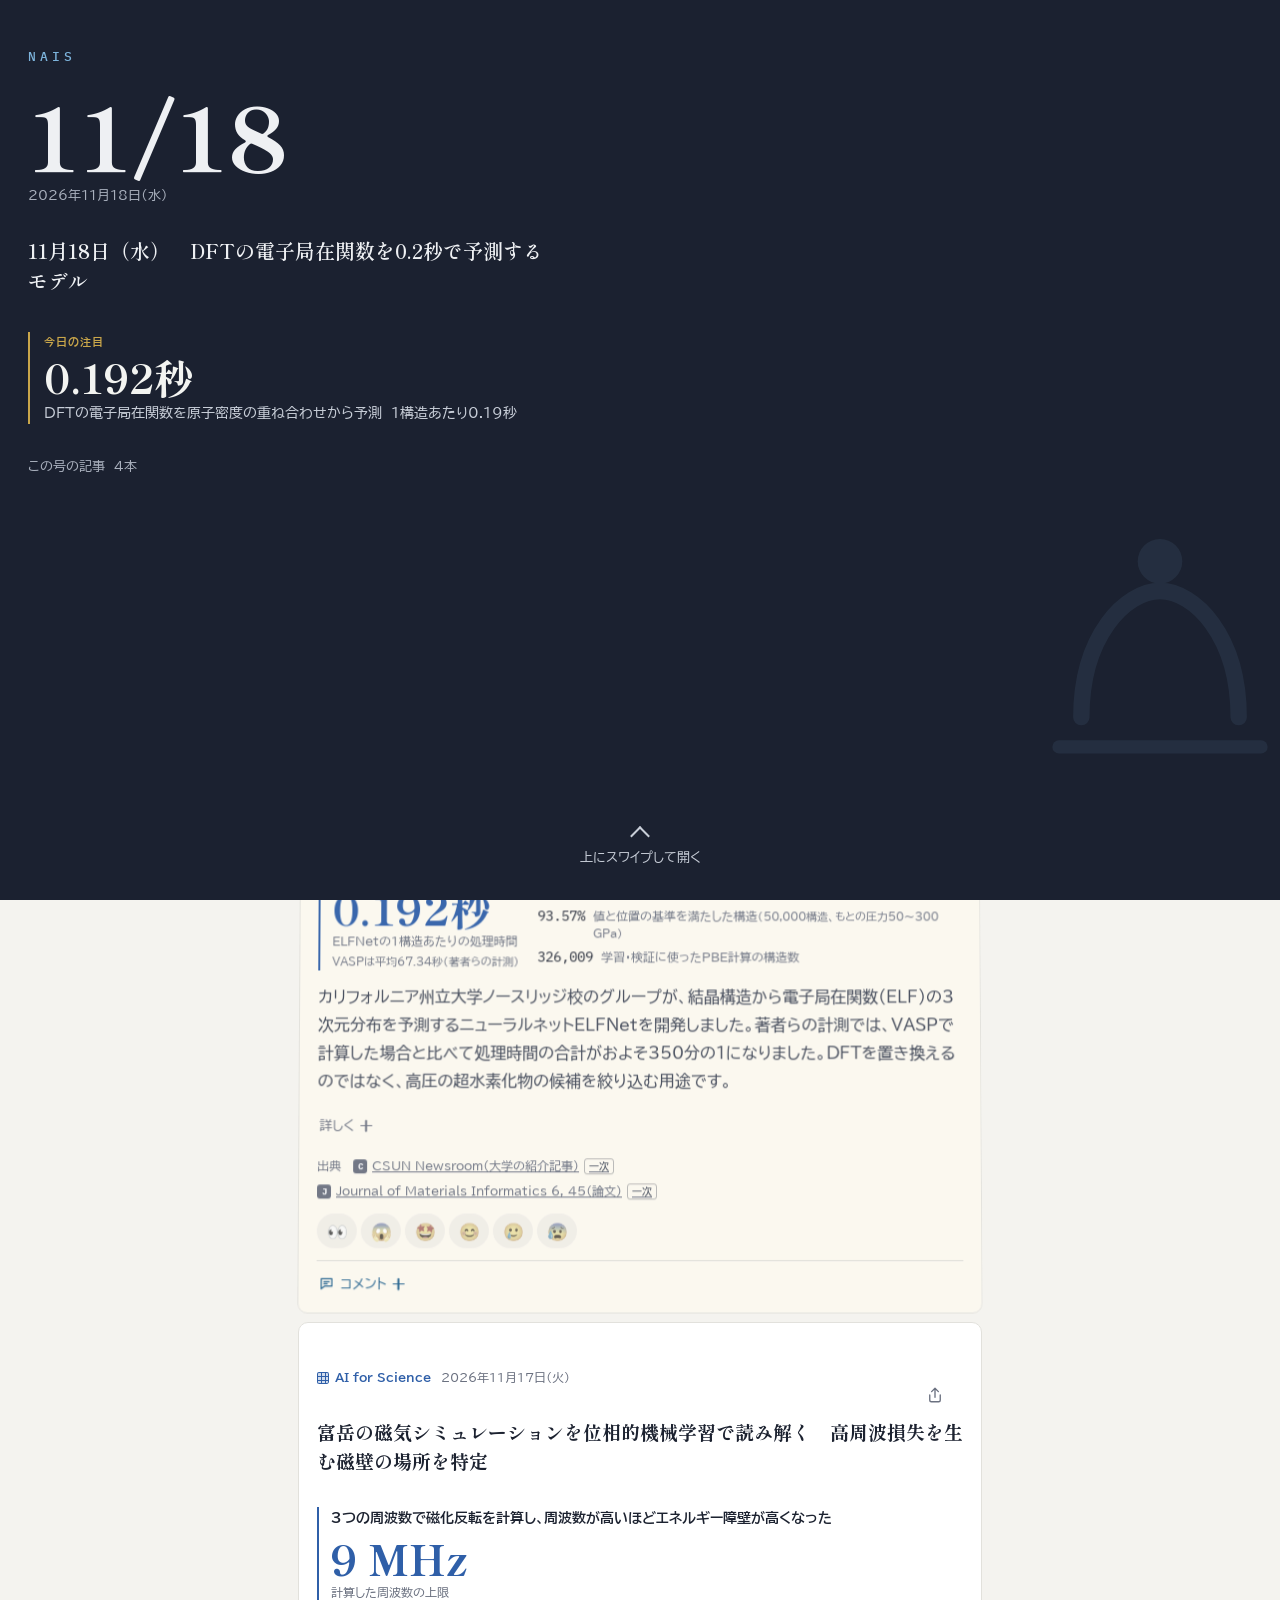
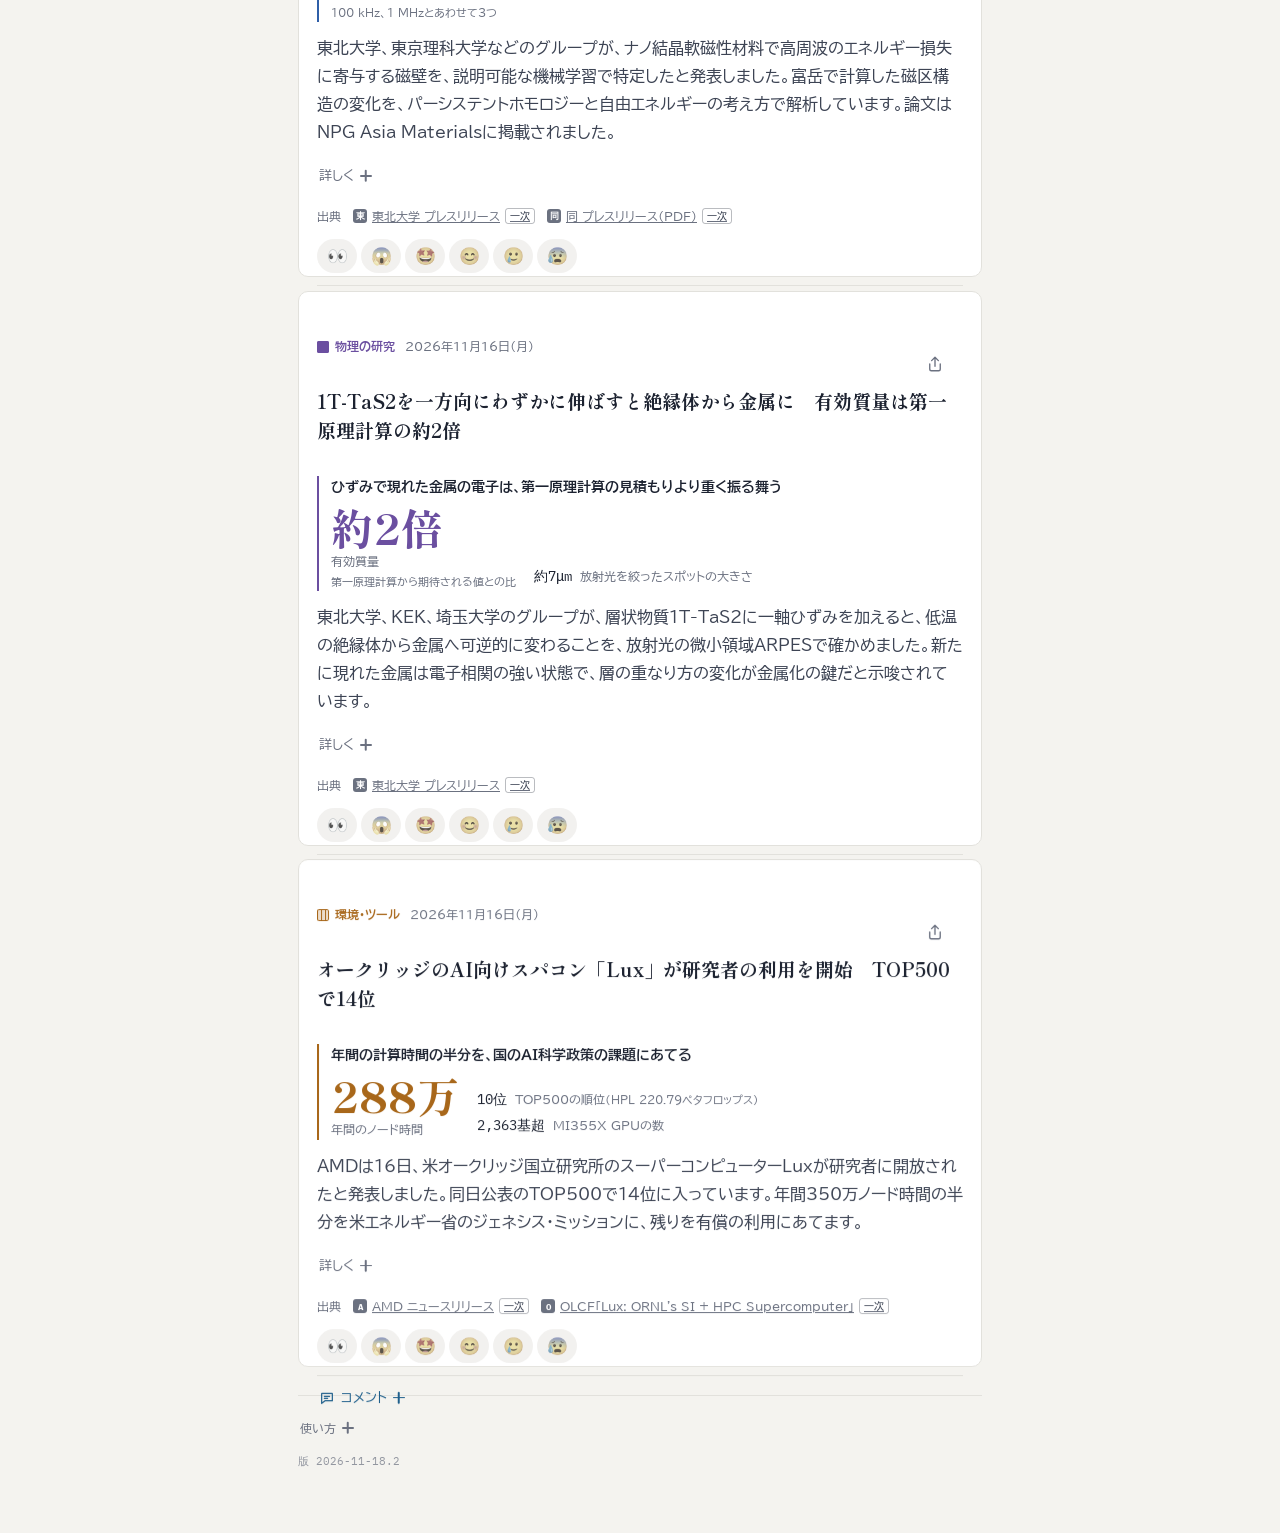
==== daily/index.html @ 79bfd09c "日刊お試し版を daily/ に追加（11/18号・音声は自動生成、通知なし） 本編の表示・通知・ラジオは変更なし。号見出しの音声未作成時に null が出る不具合と、通知ボタン非表示時の空枠を修正。" ====
<!DOCTYPE html>
<html lang="ja">
<head>
<meta charset="utf-8">
<meta http-equiv="Cache-Control" content="no-cache">
<meta name="viewport" content="width=device-width, initial-scale=1, viewport-fit=cover">
<meta name="robots" content="noindex">
<title>NAIS 日刊（お試し）</title>
<meta name="description" content="理論・計算研究者のための週刊AIニュース。研究・環境・計画・キャリアの見直しにつながる記事を厳選。">
<meta name="theme-color" content="#f3f4f1" media="(prefers-color-scheme: light)">
<meta name="theme-color" content="#13161c" media="(prefers-color-scheme: dark)">
<link rel="icon" href="../assets/icon.svg?v=2" type="image/svg+xml">
<link rel="apple-touch-icon" href="../assets/icon-180.png?v=2">
<meta name="apple-mobile-web-app-capable" content="yes">
<meta name="apple-mobile-web-app-title" content="NAIS">
<link rel="preconnect" href="https://fonts.googleapis.com">
<link rel="preconnect" href="https://fonts.gstatic.com" crossorigin>
<link href="https://fonts.googleapis.com/css2?family=Shippori+Mincho+B1:wght@600;800&family=BIZ+UDPGothic:wght@400;700&family=IBM+Plex+Mono:wght@400;500&display=swap" rel="stylesheet">
<script>
  // 最初の描画より前に判定し、ホーム画面が一瞬見えるのを防ぐ（1セッション1回、動きを減らす設定では出さない）
  // ホーム画面から開いたアプリのときだけ拡大を止める（ブラウザでは拡大できるまま）
  (function () {
    var app = matchMedia("(display-mode: standalone)").matches || navigator.standalone === true;
    if (!app) return;
    document.documentElement.classList.add("is-app");
    var vp = document.querySelector('meta[name="viewport"]');
    if (vp) vp.setAttribute("content", "width=device-width, initial-scale=1, maximum-scale=1, user-scalable=no, viewport-fit=cover");
    // iPhone はメタ指定を無視することがあるので、ピンチ操作そのものも止める
    ["gesturestart", "gesturechange", "gestureend"].forEach(function (ev) { document.addEventListener(ev, function (e) { e.preventDefault(); }, { passive: false }); });
    document.addEventListener("touchmove", function (e) { if (e.touches && e.touches.length > 1) e.preventDefault(); }, { passive: false });
  })();
  // ホーム画面から開いたアプリのときだけ、拡大を止める（Safari で開いたときは拡大できるまま）
  try {
    if (matchMedia("(display-mode: standalone)").matches || navigator.standalone === true) {
      document.documentElement.classList.add("standalone");
      var vp = document.querySelector('meta[name="viewport"]');
      if (vp) vp.setAttribute("content", "width=device-width, initial-scale=1, maximum-scale=1, user-scalable=no, viewport-fit=cover");
    }
  } catch (e) {}
  try { if (sessionStorage.getItem("nais-opening") !== "1" && !matchMedia("(prefers-reduced-motion: reduce)").matches) document.documentElement.classList.add("show-opening"); } catch (e) {}
</script>
<style>.opening{display:none}html.show-opening .opening{display:flex;position:fixed;inset:0;z-index:60;background:#ffffff}</style>
<link rel="stylesheet" href="../assets/style.css?v=20261118-2">
</head>
<body>
<div class="opening" id="opening" aria-hidden="true"><div class="o-mark"><svg viewBox="0 0 512 512"><path class="o-arc" d="M150 360 C150 250 210 190 256 190 C302 190 362 250 362 360" fill="none" stroke="#1a73e8" stroke-width="28" stroke-linecap="round"/><circle class="o-dot" cx="256" cy="150" r="34" fill="#f9ab00"/><path class="o-line" d="M120 400 H392" stroke="#202124" stroke-width="22" stroke-linecap="round"/></svg></div><div class="o-word"><span style="--i:0">N</span><span style="--i:1">A</span><span style="--i:2">I</span><span style="--i:3">S</span></div><div class="o-sub">News on AI for Science</div></div>
<div class="wrap">
  <header class="mast">
    <canvas class="mast-helix" id="helix" aria-hidden="true"></canvas>
    <div class="mast-row">
      <img class="mast-icon" src="../assets/icon.svg?v=2" alt="" width="52" height="52">
      <div class="mast-text">
        <span class="kicker" id="kicker"></span>
        <h1 id="siteTitle">理論研究者のためのAIニュース掲示板</h1>
      </div>
    </div>
    <p id="siteDesc"></p>
    <div class="mast-meta">
      <p class="updated" id="updated" hidden></p>
      <button type="button" class="notify-btn" id="notifyBtn" hidden></button>
    </div>
  </header>

  <nav class="issues" id="issues" aria-label="号を選ぶ"></nav>
  <section class="issue-head" id="issueHead"><div class="notice">読み込み中です…</div></section>
  <div class="filters" id="filters" hidden></div>
  <main class="list" id="list"></main>

  <footer>
    <h2>使い方</h2>
    <ul id="howto">
      <li>各記事の「詳しく ＋」で、背景や数字の詳細が読めます。</li>
      <li>記事には絵文字のリアクション（👀気になる・😱ショック・🤩ワクワク・😊嬉しい・🥲寂しい・😰焦る）と、ログイン不要のコメントを残せます。自分のコメントは消せます。</li>
      <li>各号の「耳で聴く」は約5分の音声版です。ポッドキャストアプリに登録すると毎週自動で届きます。音声：VOICEVOX:四国めたん、VOICEVOX:ずんだもん</li>
      <li>スマホでは、ブラウザの共有メニューから「ホーム画面に追加」するとアプリのように開けます。</li>
    </ul>
    <p class="app-version" id="appVersion"></p>
  </footer>
</div>
<script src="../assets/fx.js?v=20261118-2"></script>
<script src="../assets/app.js?v=20261118-2"></script>
</body>
</html>
---- assets/style.css ----
/* 基準：DESIGN.md。囲みは「カード」と「図の左罫」だけ。他は余白と文字の濃淡で区切る。 */
:root {
  /* 動きのトークン（DESIGN.md §7・Material 3 の値） */
  --ease-standard: cubic-bezier(0.2, 0, 0, 1);
  --ease-decel: cubic-bezier(0.05, 0.7, 0.1, 1);
  --ease-accel: cubic-bezier(0.3, 0, 0.8, 0.15);
  --dur-short: 150ms;
  --dur-medium: 300ms;
  --dur-long: 450ms;
  --ease-spring: cubic-bezier(0.34, 1.56, 0.64, 1);
  --paper: #f4f3ef;
  --card: #ffffff;
  --ink: #1c2230;
  --ink-2: #3d4454;
  --muted: #6b7180;
  --line: #e2e1dc;
  --accent: #1f5f8b;
  --lead: #fbf8ef;
  --font-display: "Shippori Mincho B1", "Hiragino Mincho ProN", "Yu Mincho", serif;
  --font-body: "BIZ UDPGothic", "Hiragino Sans", "Yu Gothic", "Noto Sans JP", sans-serif;
  --font-num: "IBM Plex Mono", ui-monospace, Menlo, monospace;
  color-scheme: light;
}
@media (prefers-color-scheme: dark) {
  :root {
    --paper: #14171d; --card: #1b1f27; --ink: #e8eaee; --ink-2: #c3c8d2; --muted: #959cab; --line: #2a303b;
    --accent: #84b8de; --lead: #1f1e19;
    color-scheme: dark;
  }
}
* { box-sizing: border-box; }
html, body { margin: 0; overflow-x: hidden; overflow-x: clip; }   /* 傾いたカードが横にはみ出しても横スクロールさせない */
body { background: var(--paper); color: var(--ink); font-family: var(--font-body); font-size: 16px; line-height: 1.75; -webkit-text-size-adjust: 100%; }
a { color: var(--accent); }
button { font-family: inherit; }
button:focus-visible, a:focus-visible, summary:focus-visible { outline: 2px solid var(--accent); outline-offset: 2px; border-radius: 4px; }

.wrap {
  max-width: 720px; margin: 0 auto;
  padding: calc(28px + env(safe-area-inset-top)) calc(18px + env(safe-area-inset-right)) calc(64px + env(safe-area-inset-bottom)) calc(18px + env(safe-area-inset-left));
  display: flex; flex-direction: column; gap: 28px;
}

/* ヘッダー */
header.mast { display: flex; flex-direction: column; gap: 4px; }
.mast .kicker { font-size: 12px; color: var(--muted); }
.mast h1 { font-family: var(--font-display); font-weight: 800; font-size: clamp(24px, 6.6vw, 34px); line-height: 1.3; margin: 0; text-wrap: balance; }
.mast p { margin: 4px 0 0; color: var(--muted); font-size: 14px; }

/* 号の切り替え：下線のタブ */
.issues { display: flex; gap: 18px; overflow-x: auto; border-bottom: 1px solid var(--line); scrollbar-width: none; margin-top: -8px; }
.issues::-webkit-scrollbar { display: none; }
.issues button { flex: none; font-size: 14px; padding: 8px 0; min-height: 40px; border: 0; border-bottom: 2px solid transparent; background: none; color: var(--muted); cursor: pointer; }
.issues button[aria-pressed="true"] { color: var(--ink); border-bottom-color: var(--ink); font-weight: 700; }

/* 号の冒頭 */
.issue-head { display: flex; flex-direction: column; gap: 14px; }
.issue-head h2 { font-family: var(--font-display); font-size: 22px; line-height: 1.45; margin: 0; text-wrap: balance; }
.issue-head .period { font-size: 13px; color: var(--muted); margin-top: -10px; }
.editor-note { margin: 0; font-size: 15px; color: var(--ink-2); }

/* 絞り込み：文字だけ */
.filters { display: flex; gap: 4px 14px; overflow-x: auto; scrollbar-width: none; font-size: 13px; }
.filters::-webkit-scrollbar { display: none; }
.filters .lbl { display: none; }
.chip { flex: none; padding: 6px 0; min-height: 36px; border: 0; background: none; color: var(--muted); cursor: pointer; font-size: 13px; }
.chip[aria-pressed="true"] { color: var(--ink); font-weight: 700; text-decoration: underline; text-underline-offset: 6px; text-decoration-thickness: 2px; }

/* 記事カード */
.list { display: flex; flex-direction: column; gap: 14px; margin-top: -12px; }
.item { --cat: var(--muted); position: relative; background: var(--card); border: 1px solid var(--line); border-radius: 10px; padding: 18px 18px 14px; display: flex; flex-direction: column; gap: 12px; scroll-margin-top: 16px; }
.item.is-lead { background: var(--lead); }
.lead-label { font-size: 12px; font-weight: 700; color: var(--cat); letter-spacing: .04em; margin-bottom: -6px; padding-right: 30px; }
.meta { display: flex; align-items: center; flex-wrap: wrap; gap: 4px 10px; font-size: 12px; color: var(--muted); padding-right: 30px; }
.meta .cat { white-space: nowrap; display: inline-flex; align-items: center; gap: 6px; color: var(--cat); font-weight: 700; }
.meta .sep::before { content: "・"; }
.meta .tags { display: inline-flex; gap: 10px; flex-wrap: wrap; }
.meta .spacer { display: none; }
.tag { white-space: nowrap; }

/* カテゴリの印：小さな模様の四角（色＋模様で、色だけに頼らない） */
.cat-swatch { width: 12px; height: 12px; border-radius: 2px; flex: none; background-color: color-mix(in srgb, var(--cat) 22%, transparent); box-shadow: inset 0 0 0 1px var(--cat); }
.pat-dots .cat-swatch { background-image: radial-gradient(var(--cat) 1px, transparent 1.4px); background-size: 4px 4px; }
.pat-grid .cat-swatch { background-image: linear-gradient(var(--cat) 1px, transparent 1px), linear-gradient(90deg, var(--cat) 1px, transparent 1px); background-size: 4px 4px; }
.pat-stripes .cat-swatch { background-image: repeating-linear-gradient(90deg, var(--cat) 0 1.5px, transparent 1.5px 4px); }
.pat-diag .cat-swatch { background-image: repeating-linear-gradient(45deg, var(--cat) 0 1.5px, transparent 1.5px 4px); }
.pat-rings .cat-swatch { background: var(--cat); border-radius: 50%; }
.pat-solid .cat-swatch { background: var(--cat); border-radius: 2px; }

.item h3 { font-family: var(--font-display); font-size: 19px; line-height: 1.5; margin: 0; text-wrap: pretty; }
.item h3 a { color: var(--ink); text-decoration: none; }
.item h3 a:hover { text-decoration: underline; text-underline-offset: 4px; }
.summary { margin: 0; color: var(--ink-2); max-width: 65ch; }
.more summary { font-size: 13px; color: var(--muted); cursor: pointer; list-style: none; width: fit-content; }
.more summary::-webkit-details-marker { display: none; }
.more summary::after { content: " ＋"; }
.more[open] summary::after { content: " −"; }
.more p { margin: 6px 0 0; font-size: 14px; color: var(--muted); max-width: 65ch; }
.sources { font-size: 12px; color: var(--muted); display: flex; gap: 4px 12px; flex-wrap: wrap; align-items: center; }
.src { display: inline-flex; align-items: center; gap: 5px; color: var(--muted); }
.src:hover { color: var(--accent); }
.src-icon, .src-mono { width: 14px; height: 14px; border-radius: 3px; flex: none; }
.src-mono { display: inline-grid; place-items: center; font: 700 9px var(--font-num); color: var(--card); background: var(--muted); }

/* 図：要点の一文 → 主役の数字 → 脇役。左罫だけ */
.visual { display: flex; flex-direction: column; gap: 16px; }
.vis { margin: 0; padding-left: 12px; border-left: 2px solid var(--cat); display: flex; flex-direction: column; gap: 6px; }
.vis-headline { font-weight: 700; font-size: 14px; line-height: 1.6; color: var(--ink); text-wrap: pretty; }
.stat-row { display: flex; align-items: flex-end; gap: 8px 18px; flex-wrap: wrap; }
.stat-hero { display: flex; flex-direction: column; min-width: 0; }
.stat-hero .stat-value { font-family: var(--font-display); font-weight: 800; font-size: clamp(32px, 10vw, 42px); line-height: 1.1; color: var(--cat); font-variant-numeric: tabular-nums; }
.stat-hero .stat-label { font-size: 12px; color: var(--muted); }
.stat-note { font-size: 11px; color: var(--muted); }
.stat-side { margin: 0; display: flex; flex-direction: column; gap: 2px; min-width: 0; flex: 1 1 150px; padding-bottom: 2px; }
.stat-side > div { display: flex; align-items: baseline; gap: 8px; }
.stat-side dt { font-family: var(--font-num); font-size: 14px; color: var(--ink); white-space: nowrap; font-variant-numeric: tabular-nums; }
.stat-side dd { margin: 0; font-size: 12px; color: var(--muted); line-height: 1.45; }
.bars { display: flex; flex-direction: column; gap: 8px; }
.bar-row { display: flex; flex-direction: column; gap: 3px; }
.bar-text { display: flex; justify-content: space-between; gap: 8px; font-size: 12px; color: var(--muted); }
.bar-value { font-family: var(--font-num); font-variant-numeric: tabular-nums; }
.bar-track { height: 6px; border-radius: 3px; background: var(--line); overflow: hidden; }
.bar-fill { display: block; height: 100%; border-radius: 3px; background: color-mix(in srgb, var(--muted) 50%, transparent); }
.bar-row.hi .bar-fill { background: var(--cat); }
.bar-row.hi .bar-text { color: var(--ink); font-weight: 700; }
.vis-note { margin: 0; font-size: 11px; color: var(--muted); }

/* 共有（アイコン） */
.icon-btn { position: absolute; top: 8px; right: 8px; display: inline-grid; place-items: center; width: 40px; height: 40px; border: 0; border-radius: 50%; background: none; color: var(--muted); cursor: pointer; }
.icon-btn:hover { color: var(--ink); background: color-mix(in srgb, var(--line) 60%, transparent); }
.icon-btn svg { width: 18px; height: 18px; }
.toast { position: fixed; left: 50%; bottom: calc(24px + env(safe-area-inset-bottom)); transform: translateX(-50%); z-index: 20; background: var(--ink); color: var(--paper); font-size: 13px; padding: 8px 14px; border-radius: 999px; max-width: calc(100% - 32px); overflow-wrap: anywhere; }
body.has-mini .toast { bottom: calc(92px + env(safe-area-inset-bottom)); }

/* ひとことメモ */
.memo { border-top: 1px solid var(--line); padding-top: 10px; display: flex; flex-direction: column; gap: 8px; }
.memo-toggle { align-self: flex-start; display: inline-flex; align-items: center; gap: 6px; font-size: 13px; padding: 6px 0; min-height: 36px; border: 0; background: none; color: var(--accent); cursor: pointer; }
.memo-toggle svg { width: 16px; height: 16px; }
.memo-hint { margin: 0; font-size: 12px; color: var(--muted); }
.memo-off { margin: 0; font-size: 12px; color: var(--muted); }

/* 音声 */
.radio { display: flex; flex-direction: column; gap: 8px; padding: 12px 14px; border-radius: 10px; background: var(--card); border: 1px solid var(--line); }
.radio-top { display: flex; justify-content: space-between; align-items: baseline; }
.radio-label { font-weight: 700; font-size: 14px; display: inline-flex; align-items: center; gap: 6px; }
.radio-label svg { width: 16px; height: 16px; }
.radio-len { font-family: var(--font-num); font-size: 12px; color: var(--muted); font-variant-numeric: tabular-nums; }
.radio audio { width: 100%; height: 40px; }
.radio-ctl { display: flex; gap: 12px; align-items: center; flex-wrap: wrap; font-size: 12px; color: var(--muted); }
.rate { font: 12px var(--font-num); padding: 4px 0; min-height: 32px; border: 0; background: none; color: var(--muted); cursor: pointer; }
.rate[aria-pressed="true"] { color: var(--ink); font-weight: 700; text-decoration: underline; text-underline-offset: 4px; }
.radio-sub summary { font-size: 12px; color: var(--muted); cursor: pointer; }
.radio-sub p { font-size: 12px; color: var(--muted); margin: 6px 0; }
.feed-url { display: block; font: 12px var(--font-num); background: var(--paper); border-radius: 6px; padding: 6px 8px; overflow-wrap: anywhere; margin-bottom: 4px; }
.copy-btn { font-size: 12px; padding: 4px 0; border: 0; background: none; color: var(--accent); cursor: pointer; min-height: 32px; }
.radio-credit { margin: 0; font-size: 11px; color: var(--muted); }

/* ミニプレーヤー */
.mini { position: fixed; left: 0; right: 0; bottom: 0; z-index: 10; display: flex; align-items: center; gap: 12px;
  padding: 10px calc(16px + env(safe-area-inset-right)) calc(10px + env(safe-area-inset-bottom)) calc(16px + env(safe-area-inset-left));
  background: var(--card); border-top: 1px solid var(--line); }
.mini-play { flex: none; width: 40px; height: 40px; border-radius: 50%; border: 0; background: var(--ink); color: var(--paper); cursor: pointer; display: grid; place-items: center; }
.mini-play svg { width: 16px; height: 16px; }
.mini-body { flex: 1; min-width: 0; display: flex; flex-direction: column; gap: 6px; }
.mini-title { font-size: 13px; white-space: nowrap; overflow: hidden; text-overflow: ellipsis; }
.mini-track { height: 2px; background: var(--line); overflow: hidden; }
.mini-track span { display: block; height: 100%; width: 0; background: var(--ink); }
.mini-time { font-family: var(--font-num); font-size: 11px; color: var(--muted); font-variant-numeric: tabular-nums; }
body.has-mini .wrap { padding-bottom: calc(120px + env(safe-area-inset-bottom)); }

/* その他 */
.notice { font-size: 14px; padding: 12px 0; color: var(--muted); }
footer { font-size: 12px; color: var(--muted); border-top: 1px solid var(--line); padding-top: 16px; display: flex; flex-direction: column; gap: 4px; }
footer h2 { font-size: 13px; margin: 0; color: var(--ink-2); }
footer ul { margin: 0; padding-left: 1.2em; }

/* 目次：横スワイプの小カード */
.toc { display: flex; flex-direction: column; gap: 8px; margin: 0 -18px; }
.toc-head { display: flex; justify-content: space-between; align-items: baseline; padding: 0 18px; }
.toc-title { font-size: 13px; font-weight: 700; color: var(--ink-2); }
.toc-hint { font-size: 11px; color: var(--muted); }
.toc-strip { list-style: none; margin: 0; padding: 2px 18px 6px; display: flex; gap: 10px; overflow-x: auto; scroll-snap-type: x mandatory; scroll-padding: 0 18px; scrollbar-width: none; }
.toc-strip::-webkit-scrollbar { display: none; }
.toc-card { --cat: var(--muted); flex: 0 0 62%; max-width: 240px; scroll-snap-align: start; }
.toc-card a { height: 100%; min-height: 136px; display: flex; flex-direction: column; gap: 6px; padding: 12px 12px 14px; border-radius: 10px; background: var(--card); border: 1px solid var(--line); border-top: 2px solid var(--cat); color: var(--ink); text-decoration: none; }
.toc-card.is-lead a { background: var(--lead); }
.toc-top { display: flex; justify-content: space-between; align-items: center; gap: 6px; }
.toc-cat { display: inline-flex; align-items: center; gap: 5px; font-size: 11px; font-weight: 700; color: var(--cat); white-space: nowrap; overflow: hidden; text-overflow: ellipsis; }
.toc-cat .cat-swatch { width: 9px; height: 9px; }
.toc-no { font-family: var(--font-num); font-size: 11px; color: var(--muted); }
.toc-hero { font-family: var(--font-display); font-weight: 800; font-size: 24px; line-height: 1.1; color: var(--cat); font-variant-numeric: tabular-nums; }
.toc-text { font-size: 13px; line-height: 1.55; display: -webkit-box; -webkit-line-clamp: 3; -webkit-box-orient: vertical; overflow: hidden; }
@media (min-width: 700px) { .toc { margin: 0; } .toc-head, .toc-strip { padding-left: 0; padding-right: 0; } .toc-card { flex-basis: 30%; } }

/* 詳しく：複数段落 */
.more-body { display: flex; flex-direction: column; gap: 10px; margin-top: 8px; padding-left: 12px; border-left: 1px solid var(--line); }
.more-body p { margin: 0; font-size: 15px; line-height: 1.8; color: var(--ink-2); max-width: 65ch; }

/* リアクション：控えめなボタン。押したものと数があるものだけ色が付く */
.reactions { display: flex; flex-wrap: wrap; gap: 6px; }
.rx { display: inline-flex; align-items: center; gap: 4px; min-height: 32px; padding: 3px 10px 3px 8px; border-radius: 999px; border: 1px solid var(--line); background: transparent; color: var(--muted); font-size: 12px; cursor: pointer; }
.rx-e { font-size: 15px; line-height: 1; filter: grayscale(.6); opacity: .8; }
.rx-n { font-family: var(--font-num); font-variant-numeric: tabular-nums; color: var(--ink); }
.rx-n:empty { display: none; }
.rx.has .rx-e, .rx:hover .rx-e { filter: none; opacity: 1; }
.rx[aria-pressed="true"] { border-color: var(--cat); background: color-mix(in srgb, var(--cat) 10%, transparent); color: var(--ink); }
.rx[aria-pressed="true"] .rx-e { filter: none; opacity: 1; }

/* 出典の種類 */
.src-kind { font-size: 10px; line-height: 1; padding: 2px 4px; border-radius: 3px; border: 1px solid var(--line); color: var(--muted); }
.src-kind.k-primary { color: var(--ink-2); border-color: color-mix(in srgb, var(--ink) 30%, transparent); }
.src-kind.k-aggregator { border-style: dashed; }
/* 訂正 */
.corrections { display: flex; gap: 8px; align-items: baseline; font-size: 12px; color: var(--ink-2); padding: 8px 10px; border-radius: 6px; background: color-mix(in srgb, #c47a00 8%, transparent); }
.corr-lbl { flex: none; font-weight: 700; color: #a26200; }
.corrections ul { margin: 0; padding: 0; list-style: none; display: flex; flex-direction: column; gap: 4px; }
.corrections time { color: var(--muted); }
@media (prefers-color-scheme: dark) { .corr-lbl { color: #e0a84a; } }

/* ヘッダー：アイコンと、同じ形を大きく薄く敷いた背景 */
header.mast { position: relative; overflow: hidden; margin: calc(-28px - env(safe-area-inset-top)) -18px 0; padding: calc(30px + env(safe-area-inset-top)) 18px 22px;
  background: var(--card); border-bottom: 1px solid var(--line); }
.mast-bg { position: absolute; right: -86px; top: 6px; width: 210px; height: 210px; color: var(--accent); opacity: .08; pointer-events: none; }
.mast-row { position: relative; display: flex; align-items: center; gap: 14px; }
.mast-icon { width: 52px; height: 52px; flex: none; border-radius: 12px; box-shadow: 0 1px 0 var(--line); }
.mast-text { display: flex; flex-direction: column; gap: 2px; min-width: 0; }
.mast p { position: relative; margin: 10px 0 0; }
@media (min-width: 760px) { header.mast { margin-left: 0; margin-right: 0; border-radius: 0 0 14px 14px; border: 1px solid var(--line); border-top: 0; } .mast-bg { right: 10px; top: -30px; width: 260px; height: 260px; } }
@media (prefers-color-scheme: dark) { .mast-bg { opacity: .1; } .mast-icon { box-shadow: 0 0 0 1px var(--line); } }

/* アプリ名 NAIS：見出し上の小さな一行。名前だけ少し強く */
.mast .kicker .brand { font-family: var(--font-num); font-weight: 500; letter-spacing: .12em; color: var(--accent); }

/* 見出し上の一行：区切りごとにまとめて折り返す */
.mast .kicker { display: flex; flex-wrap: wrap; column-gap: 14px; row-gap: 0; position: relative; }
.mast .kicker .k-part { white-space: nowrap; }

/* 更新バッジ：7日以内は色付き、それ以前は灰色 */
.updated { position: relative; display: inline-flex; align-items: center; gap: 8px; width: fit-content; margin: 12px 0 0; padding: 4px 10px 4px 8px; border-radius: 999px; border: 1px solid var(--line); background: var(--paper); font-size: 12px; color: var(--muted); }
.updated .dot { width: 7px; height: 7px; border-radius: 50%; background: var(--muted); }
.updated time { color: var(--muted); }
.updated.is-fresh { border-color: color-mix(in srgb, #2f8a52 35%, transparent); background: color-mix(in srgb, #2f8a52 8%, var(--card)); color: var(--ink); }
.updated.is-fresh .dot { background: #2f8a52; box-shadow: 0 0 0 3px color-mix(in srgb, #2f8a52 20%, transparent); }
@media (prefers-color-scheme: dark) { .updated.is-fresh .dot { background: #5cc285; } }
/* 最新号のタブの NEW */
.new-badge { margin-left: 6px; padding: 1px 5px; border-radius: 4px; font: 700 9px var(--font-num); letter-spacing: .06em; vertical-align: 2px; color: #fff; background: #c2410c; }

/* 更新バッジと通知ボタンを横並びに */
.mast-meta { position: relative; display: flex; flex-wrap: wrap; align-items: center; gap: 8px; margin-top: 12px; }
.mast-meta .updated { margin: 0; }
.notify-btn { display: inline-flex; align-items: center; gap: 6px; min-height: 30px; padding: 4px 12px 4px 10px; border-radius: 999px; border: 1px solid var(--line); background: var(--card); color: var(--accent); font-size: 12px; cursor: pointer; }
.notify-btn svg { width: 14px; height: 14px; }
.notify-btn.is-on { color: var(--muted); }
.notify-btn:disabled { opacity: .5; }
.app-version { margin: 6px 0 0; font: 11px var(--font-num); color: var(--muted); opacity: .7; }

/* 通知のスイッチ */
.notify-btn .switch { position: relative; width: 30px; height: 18px; margin-left: 4px; border-radius: 999px; background: var(--line); transition: background .15s; }
.notify-btn .knob { position: absolute; top: 2px; left: 2px; width: 14px; height: 14px; border-radius: 50%; background: #fff; box-shadow: 0 1px 2px rgba(0,0,0,.25); transition: transform .15s; }
.notify-btn.is-on { color: var(--ink); }
.notify-btn.is-on .switch { background: #2f8a52; }
.notify-btn.is-on .knob { transform: translateX(12px); }
@media (prefers-reduced-motion: reduce) { .notify-btn .switch, .notify-btn .knob { transition: none; } }

/* ===== 表紙 ===== */
html.cover-lock, html.cover-lock body { overflow: hidden; }
.cover { --cat: #7db4dc; position: fixed; inset: 0; z-index: 50; display: flex; flex-direction: column; justify-content: space-between;
  padding: calc(48px + env(safe-area-inset-top)) 28px calc(26px + env(safe-area-inset-bottom));
  background: #1b2130; color: #eef0f3; touch-action: none; user-select: none; -webkit-user-select: none; outline: none; overflow: hidden; }
.cover-bg-wrap { position: absolute; right: -70px; bottom: 70px; width: 380px; height: 380px; color: #7db4dc; opacity: .09; pointer-events: none; }
.cover-bg { width: 100%; height: 100%; }
.cover-body { position: relative; display: flex; flex-direction: column; gap: 6px; max-width: 520px; }
.cover-brand { font: 500 13px var(--font-num); letter-spacing: .3em; color: #7db4dc; }
.cover-no { font-family: var(--font-display); font-weight: 800; font-size: clamp(56px, 19vw, 88px); line-height: 1.02; margin-top: 18px; }
.cover-date { font-size: 13px; color: #a9b0bd; }
.cover-title { margin: 22px 0 0; font-family: var(--font-display); font-weight: 600; font-size: 20px; line-height: 1.5; text-wrap: pretty; }
.cover-lead { display: flex; flex-direction: column; gap: 4px; margin-top: 30px; padding-left: 14px; border-left: 2px solid #c9a64a; }
.cover-lead-lbl { font-size: 11px; font-weight: 700; letter-spacing: .08em; color: #c9a64a; }
.cover-hero { font-family: var(--font-display); font-weight: 800; font-size: 40px; line-height: 1.1; color: #f3f4f1; }
.cover-lead-title { font-size: 14px; line-height: 1.55; color: #c8ced8; }
.cover-count { margin-top: 26px; font-size: 13px; color: #a9b0bd; }
.cover-open { position: relative; align-self: center; display: flex; flex-direction: column; align-items: center; gap: 8px; padding: 10px 18px; border: 0; background: none; color: #c8ced8; font: 13px var(--font-body); cursor: pointer; }
.cover-open .chev { width: 14px; height: 14px; border-left: 2px solid currentColor; border-top: 2px solid currentColor; transform: rotate(45deg); animation: cover-nudge 1.8s ease-in-out infinite; }
@keyframes cover-nudge { 0%, 100% { transform: translateY(4px) rotate(45deg); opacity: .5; } 50% { transform: translateY(-4px) rotate(45deg); opacity: 1; } }
@media (prefers-reduced-motion: reduce) { .cover-open .chev { animation: none; } }

/* ===== 動き（DESIGN.md §7） ===== */
/* 1. カードの登場 */
/* スクロール連動：transform/opacity は app.js が直接書く（初期は隠しておく） */
.item.reveal { transform-origin: 50% 0; opacity: 0; backface-visibility: hidden; }
/* 2. 詳しく：開閉中のはみ出しを隠す */
.more-body { overflow: hidden; }
.more summary::after { display: inline-block; transition: transform var(--dur-short) var(--ease-standard); }
.more[open] summary::after { transform: rotate(180deg); }
/* 3. リアクション */
.rx { transition: border-color var(--dur-short) var(--ease-standard), background-color var(--dur-short) var(--ease-standard); }
.rx.pop .rx-e { animation: rx-pop 220ms var(--ease-standard); }
@keyframes rx-pop { 0% { transform: scale(1); } 45% { transform: scale(1.35); } 100% { transform: scale(1); } }
/* 5. 目次から飛んだ先 */
.item.landed { animation: landed 1.2s var(--ease-standard); }
@keyframes landed { 0% { box-shadow: 0 0 0 0 color-mix(in srgb, var(--cat) 0%, transparent); } 20% { box-shadow: 0 0 0 4px color-mix(in srgb, var(--cat) 45%, transparent); } 100% { box-shadow: 0 0 0 0 color-mix(in srgb, var(--cat) 0%, transparent); } }
/* 6. 押した感触 */
.toc-card a, .rx, .act, .chip, .notify-btn, .memo-toggle, .icon-btn, .rate, .issues button, .cover-open { transition: transform var(--dur-short) var(--ease-standard); }
.toc-card a:active, .rx:active, .act:active, .chip:active, .notify-btn:active, .memo-toggle:active, .icon-btn:active, .rate:active, .issues button:active { transform: scale(0.97); }
/* 7. トースト・ミニプレーヤー */
.toast { opacity: 0; transform: translate(-50%, 12px); pointer-events: none; transition: opacity var(--dur-short) var(--ease-accel), transform var(--dur-short) var(--ease-accel); }
.toast.show { opacity: 1; transform: translate(-50%, 0); transition: opacity var(--dur-medium) var(--ease-decel), transform var(--dur-medium) var(--ease-decel); }
.mini { transform: translateY(110%); transition: transform var(--dur-short) var(--ease-accel); }
.mini.on { transform: none; transition: transform var(--dur-medium) var(--ease-decel); }
.mini:not(.on) { visibility: hidden; transition: transform var(--dur-short) var(--ease-accel), visibility 0s linear var(--dur-short); }
/* 通知スイッチと開閉の色 */
.chip, .issues button { transition: color var(--dur-short) var(--ease-standard), transform var(--dur-short) var(--ease-standard); }

/* 動きを減らす設定：移動・拡大をやめ、透明度だけ（WCAG 2.3.3） */
@media (prefers-reduced-motion: reduce) {
  .item.reveal, .item.reveal > * { opacity: 1 !important; transform: none !important; }
  .item.landed, .rx.pop .rx-e { animation: none; }
  .item.landed { outline: 2px solid var(--cat); outline-offset: 2px; }
  .toc-card a:active, .rx:active, .act:active, .chip:active, .notify-btn:active, .memo-toggle:active, .icon-btn:active, .rate:active, .issues button:active { transform: none; }
  .toast, .toast.show { transform: translate(-50%, 0); }
  .mini, .mini.on { transform: none; transition: none; }
  .more summary::after { transition: none; }
}

/* ===== アニメーション（DESIGN.md §7・MUUUUU分類） ===== */
/* オープニング */
.opening { position: fixed; inset: 0; z-index: 60; flex-direction: column; align-items: center; justify-content: center; gap: 14px; background: #ffffff; color: #202124; cursor: pointer; }
.o-mark { width: 120px; height: 120px; }
.o-mark svg { width: 100%; height: 100%; overflow: visible; }
.o-arc { stroke-dasharray: 360; stroke-dashoffset: 360; animation: o-draw 620ms var(--ease-decel) 80ms forwards; }
.o-line { stroke-dasharray: 280; stroke-dashoffset: 280; animation: o-draw 420ms var(--ease-decel) 480ms forwards; }
.o-dot { transform-origin: 256px 150px; transform: translateY(-60px) scale(0); animation: o-drop 520ms var(--ease-spring) 420ms forwards; }
@keyframes o-draw { to { stroke-dashoffset: 0; } }
@keyframes o-drop { to { transform: translateY(0) scale(1); } }
.o-word { display: flex; gap: .32em; font: 500 22px var(--font-num); letter-spacing: .1em; }
.o-word span { opacity: 0; transform: translateY(10px); animation: o-up 420ms var(--ease-decel) calc(760ms + var(--i) * 70ms) forwards; }
.o-sub { font-size: 12px; color: #5f6368; opacity: 0; animation: o-up 420ms var(--ease-decel) 1050ms forwards; }
@keyframes o-up { to { opacity: 1; transform: none; } }

/* ヘッダーのらせん */
.mast-bg { display: none; }
.mast-helix { position: absolute; inset: 0; width: 100%; height: 100%; pointer-events: none; }

/* 目次のカードが右から順に入る */
.toc-card { animation: toc-in 560ms var(--ease-decel) both; animation-delay: calc(150ms + var(--i, 0) * 70ms); }
@keyframes toc-in { from { opacity: 0; transform: translateX(36px); } to { opacity: 1; transform: none; } }

/* 更新バッジの波紋（3回で止まる） */
.updated.is-fresh .dot { position: relative; }
.updated.is-fresh .dot::after { content: ""; position: absolute; inset: 0; border-radius: 50%; background: #2f8a52; animation: ripple 1.4s var(--ease-decel) 600ms 3 both; }
@keyframes ripple { from { transform: scale(1); opacity: .55; } to { transform: scale(3.4); opacity: 0; } }

/* NEW の光沢（1回） */
.new-badge { position: relative; overflow: hidden; display: inline-block; }
.new-badge::after { content: ""; position: absolute; top: 0; bottom: 0; width: 60%; left: -80%; background: linear-gradient(100deg, transparent, rgba(255,255,255,.75), transparent); animation: shine 900ms var(--ease-standard) 900ms 1 both; }
@keyframes shine { to { left: 130%; } }

/* 通知スイッチははずむ */
.notify-btn .knob { transition: transform 360ms var(--ease-spring); }
.notify-btn svg { transform-origin: 50% 12%; }

/* 粒と浮かぶ絵文字 */
.fx-dot { position: fixed; z-index: 70; width: 6px; height: 6px; border-radius: 50%; pointer-events: none; }
.fx-float { position: fixed; z-index: 70; font-size: 22px; line-height: 1; pointer-events: none; }

/* 表紙の中身が順に入る */
.cover-body > * { opacity: 0; transform: translateY(14px); animation: o-up 520ms var(--ease-decel) both; }
.cover-body > :nth-child(1) { animation-delay: 80ms; }
.cover-body > :nth-child(2) { animation-delay: 160ms; transform: translateY(14px) scale(.96); }
.cover-body > :nth-child(3) { animation-delay: 240ms; }
.cover-body > :nth-child(4) { animation-delay: 340ms; }
.cover-body > :nth-child(5) { animation-delay: 460ms; }
.cover-body > :nth-child(6) { animation-delay: 600ms; }
.cover-open { opacity: 0; animation: o-up 520ms var(--ease-decel) 800ms both; }

@media (prefers-reduced-motion: reduce) {
  .toc-card, .cover-body > *, .cover-open, .o-word span, .o-sub { animation: none; opacity: 1; transform: none; }
  .updated.is-fresh .dot::after, .new-badge::after { animation: none; display: none; }
  .notify-btn .knob { transition: none; }
}

/* アプリとして開いたとき：ダブルタップでの拡大を止める（ボタンの反応も速くなる） */
html.is-app, html.is-app body { touch-action: manipulation; }
html.is-app { -webkit-text-size-adjust: 100%; }

/* ホーム画面アプリ：ダブルタップで拡大しない（タップの反応も速くなる） */
html.standalone, html.standalone body { touch-action: manipulation; }

/* 通知スイッチ：つまみと地の色が滑らかに変わる */
.notify-btn .switch { transition: background-color 260ms var(--ease-standard); }
.notify-btn .switch[hidden] { display: none; }
.notify-btn .knob { transition: transform 380ms var(--ease-spring), box-shadow 260ms var(--ease-standard); }
.notify-btn.is-on .knob { box-shadow: 0 1px 3px rgba(0,0,0,.3); }

/* ミニプレーヤー：つかめる再生位置バー（指で触りやすいよう上下に余白） */
.mini-seek { position: relative; height: 22px; display: flex; align-items: center; cursor: pointer; touch-action: none; margin: -6px 0; }
.mini-seek .mini-track { flex: 1; height: 4px; border-radius: 2px; }
.mini-thumb { position: absolute; top: 50%; left: 0; width: 12px; height: 12px; margin: -6px 0 0 -6px; border-radius: 50%; background: var(--ink); box-shadow: 0 0 0 3px var(--card); transition: transform var(--dur-short) var(--ease-standard); }
.mini-seek.dragging .mini-thumb { transform: scale(1.35); }
.mini-seek:focus-visible { outline: 2px solid var(--accent); outline-offset: 2px; border-radius: 4px; }
.mini-title { cursor: pointer; }
@media (prefers-reduced-motion: reduce) { .notify-btn .knob, .notify-btn .switch, .mini-thumb { transition: none; } }

/* リアクション：絵文字と数だけのコンパクトな形 */
.reactions { gap: 4px; }
.rx { min-height: 34px; min-width: 40px; padding: 2px 8px; gap: 3px; justify-content: center; border-color: transparent; background: color-mix(in srgb, var(--line) 45%, transparent); }
.rx-e { font-size: 17px; }
.rx-n { font-size: 11px; }
.rx[aria-pressed="true"] { border-color: var(--cat); }

/* ===== 開閉ボタン（詳しく・コメント・使い方）：＋が回って × になる ===== */
.more { display: flex; flex-direction: column; }
.more-toggle { align-self: flex-start; display: inline-flex; align-items: center; gap: 6px; min-height: 36px; padding: 4px 2px; border: 0; background: none; color: var(--muted); font-size: 13px; cursor: pointer; }
.more-toggle svg { width: 16px; height: 16px; }
.more-toggle .plus { position: relative; width: 12px; height: 12px; transition: transform 320ms var(--ease-spring); }
.more-toggle .plus::before, .more-toggle .plus::after { content: ""; position: absolute; left: 0; right: 0; top: 50%; height: 1.5px; margin-top: -.75px; background: currentColor; border-radius: 1px; }
.more-toggle .plus::after { transform: rotate(90deg); }
.more-toggle.is-open { color: var(--ink); }
.more-toggle.is-open .plus { transform: rotate(135deg); }
.more-body[hidden], .cm-body-wrap[hidden], #howto[hidden] { display: none; }
.more-body, .cm-body-wrap, #howto { overflow: hidden; }
.more-body { margin-top: 4px; }

/* ===== コメント ===== */
.cm { border-top: 1px solid var(--line); padding-top: 4px; display: flex; flex-direction: column; }
.cm-toggle { color: var(--accent); }
.cm-n { font: 12px var(--font-num); color: var(--muted); }
.cm-n:empty { display: none; }
.cm-body-wrap { display: flex; flex-direction: column; gap: 10px; padding: 4px 0 6px; }
.cm-list { list-style: none; margin: 0; padding: 0; display: flex; flex-direction: column; gap: 10px; }
.cm-item { padding: 8px 10px; border-radius: 8px; background: color-mix(in srgb, var(--line) 35%, transparent); }
.cm-item.mine { background: color-mix(in srgb, var(--accent) 8%, transparent); }
.cm-head { display: flex; align-items: baseline; gap: 8px; font-size: 12px; color: var(--muted); }
.cm-name { font-weight: 700; color: var(--ink-2); }
.cm-del { margin-left: auto; border: 0; background: none; color: var(--muted); font-size: 11px; cursor: pointer; padding: 2px 4px; }
.cm-body { margin: 2px 0 0; font-size: 14px; line-height: 1.6; color: var(--ink); white-space: pre-wrap; overflow-wrap: anywhere; }
.cm-empty { font-size: 12px; color: var(--muted); }
.cm-form { display: flex; flex-direction: column; gap: 6px; }
.cm-text, .cm-name-in { font: 16px var(--font-body); color: var(--ink); background: var(--paper); border: 1px solid var(--line); border-radius: 8px; padding: 8px 10px; }
.cm-text { resize: vertical; min-height: 44px; }
.cm-row { display: flex; gap: 6px; }
.cm-name-in { flex: 1; min-width: 0; font-size: 14px; padding: 6px 10px; }
.cm-send { flex: none; min-width: 64px; border: 0; border-radius: 8px; background: var(--accent); color: var(--card); font: 700 14px var(--font-body); cursor: pointer; }
.cm-send:disabled { opacity: .5; }
.cm-text:focus-visible, .cm-name-in:focus-visible { outline: 2px solid var(--accent); outline-offset: 1px; }

/* ===== 使い方：タップで開く ===== */
footer .more-toggle { font-size: 12px; min-height: 32px; }
#howto { margin-top: 2px; }

@media (prefers-reduced-motion: reduce) { .more-toggle .plus { transition: none; } }

.notify-btn[hidden] { display: none !important; }
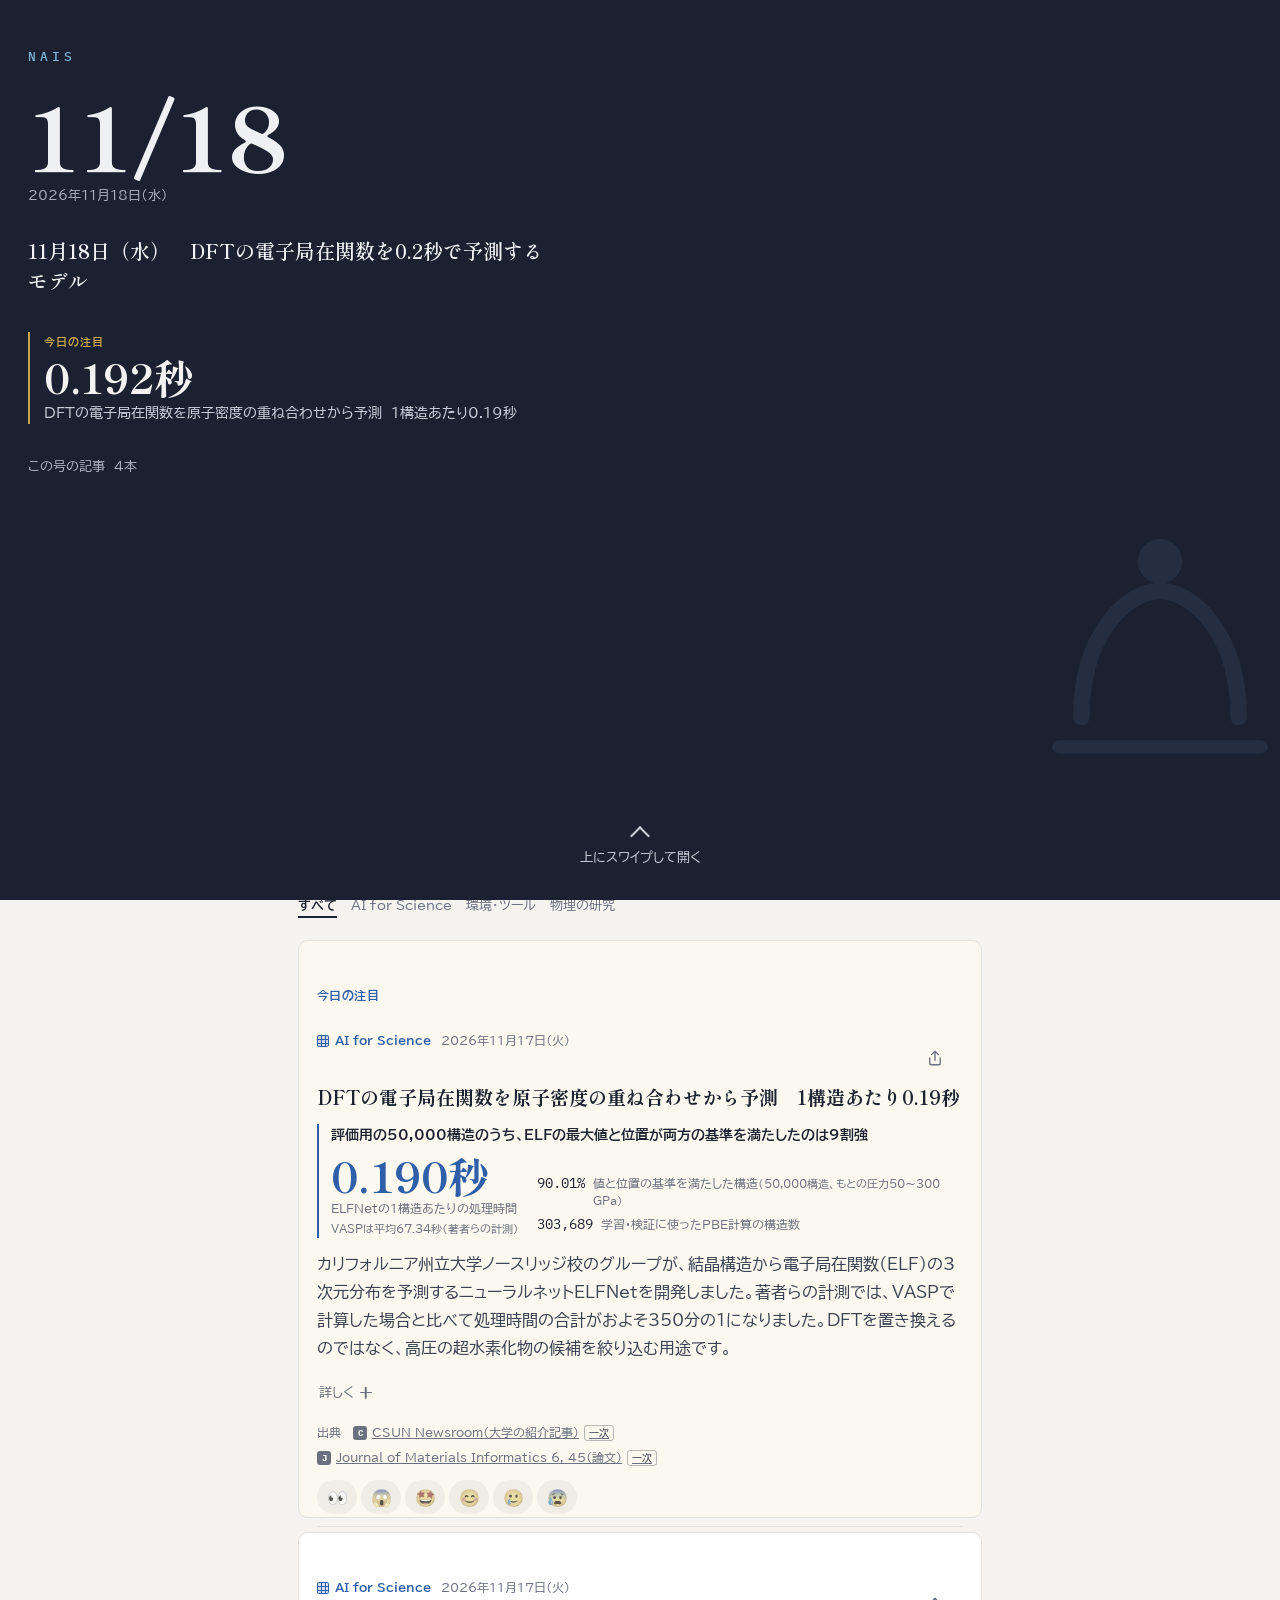
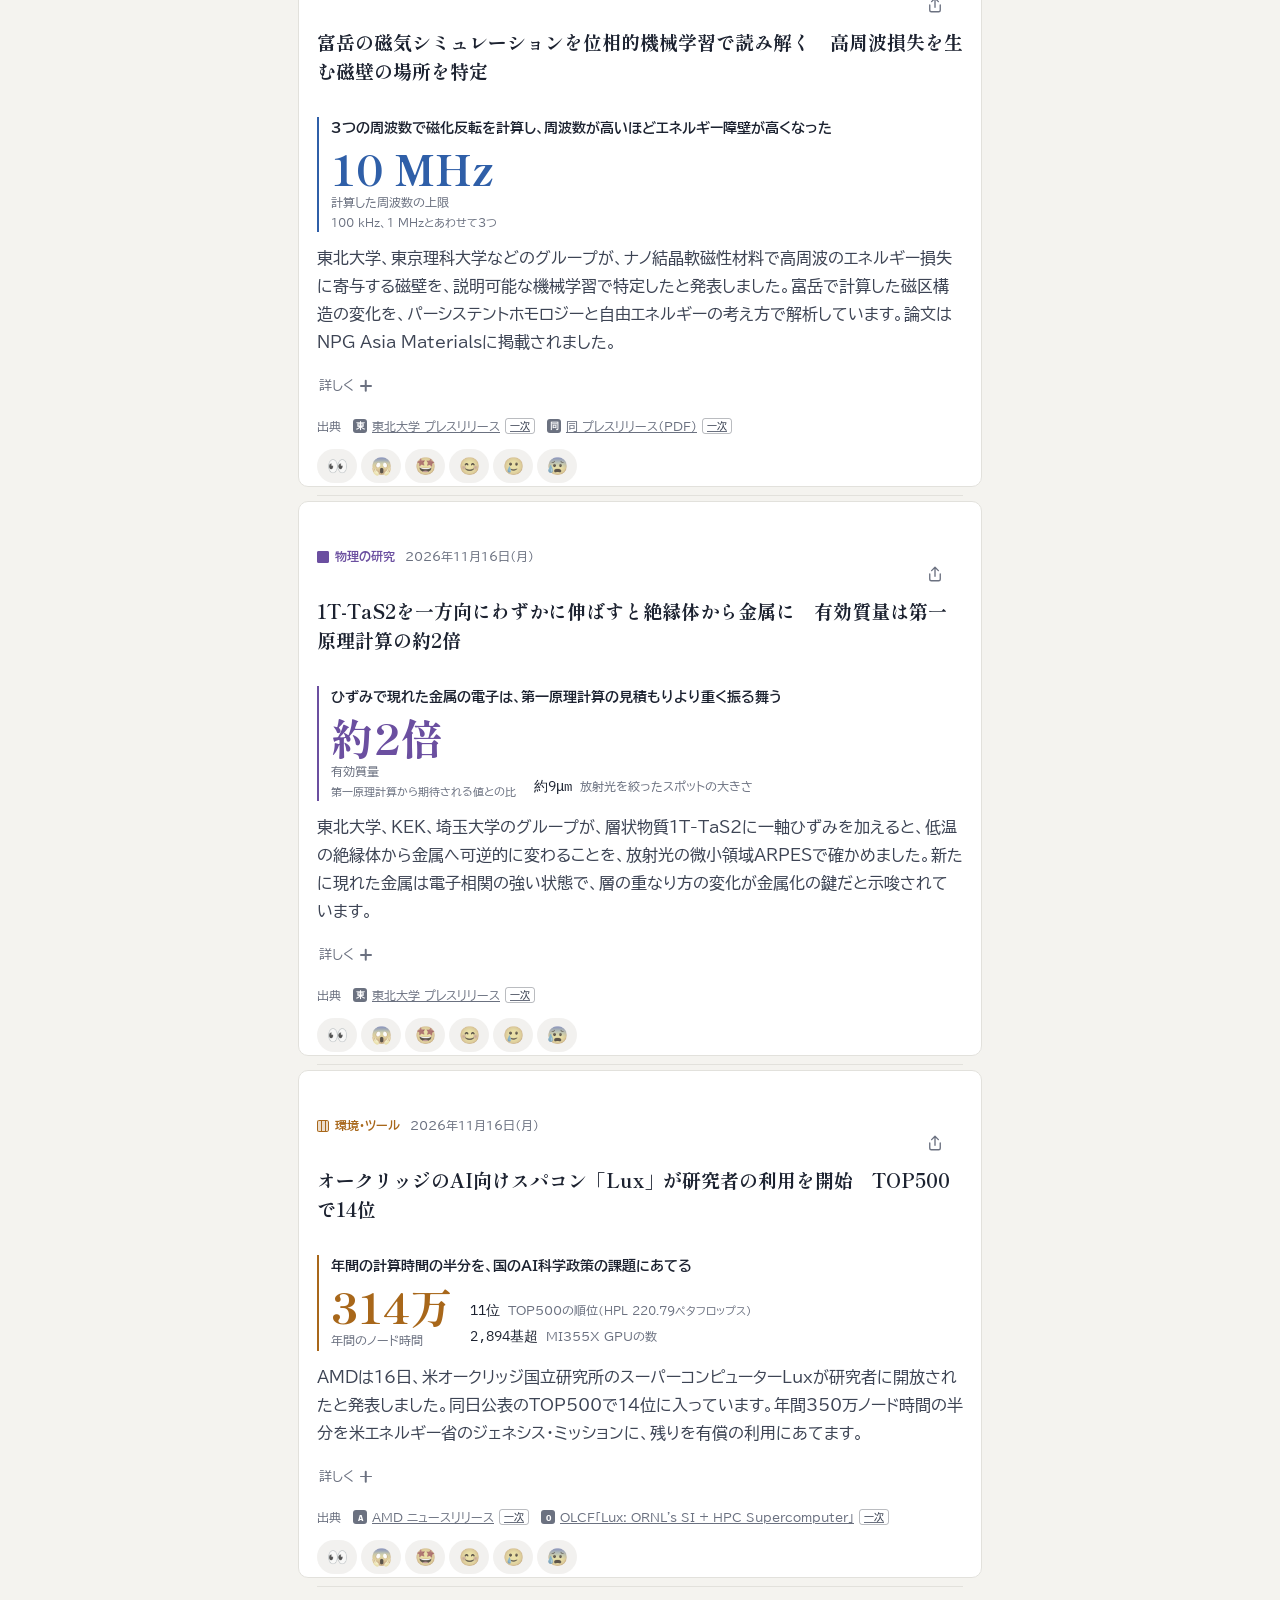
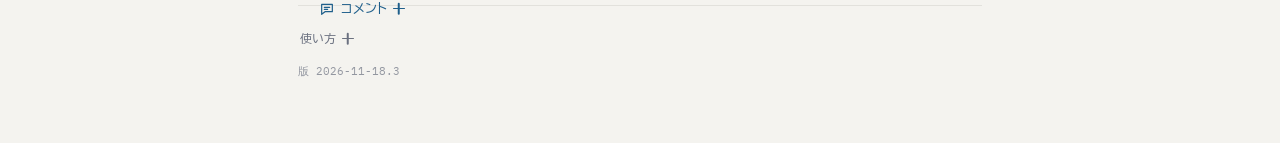
==== commit 44133313: "月・木の週2回更新へ：計算物理寄りの方針、試すには（公開状況・必要な環境）、ソフト・データベースの更新、締切カレンダーを追加 Co-Authored-By: Claude Opus 5.5 <nore" ====
--- a/daily/index.html
+++ b/daily/index.html
@@ -40,7 +40,7 @@
   try { if (sessionStorage.getItem("nais-opening") !== "1" && !matchMedia("(prefers-reduced-motion: reduce)").matches) document.documentElement.classList.add("show-opening"); } catch (e) {}
 </script>
 <style>.opening{display:none}html.show-opening .opening{display:flex;position:fixed;inset:0;z-index:60;background:#ffffff}</style>
-<link rel="stylesheet" href="../assets/style.css?v=20261118-2">
+<link rel="stylesheet" href="../assets/style.css?v=20261118-3">
 </head>
 <body>
 <div class="opening" id="opening" aria-hidden="true"><div class="o-mark"><svg viewBox="0 0 512 512"><path class="o-arc" d="M150 360 C150 250 210 190 256 190 C302 190 362 250 362 360" fill="none" stroke="#1a73e8" stroke-width="28" stroke-linecap="round"/><circle class="o-dot" cx="256" cy="150" r="34" fill="#f9ab00"/><path class="o-line" d="M120 400 H392" stroke="#202124" stroke-width="22" stroke-linecap="round"/></svg></div><div class="o-word"><span style="--i:0">N</span><span style="--i:1">A</span><span style="--i:2">I</span><span style="--i:3">S</span></div><div class="o-sub">News on AI for Science</div></div>
@@ -77,7 +77,7 @@
     <p class="app-version" id="appVersion"></p>
   </footer>
 </div>
-<script src="../assets/fx.js?v=20261118-2"></script>
-<script src="../assets/app.js?v=20261118-2"></script>
+<script src="../assets/fx.js?v=20261118-3"></script>
+<script src="../assets/app.js?v=20261118-3"></script>
 </body>
 </html>
--- a/assets/style.css
+++ b/assets/style.css
@@ -451,3 +451,42 @@
 @media (prefers-reduced-motion: reduce) { .more-toggle .plus { transition: none; } }
 
 .notify-btn[hidden] { display: none !important; }
+
+/* ---------- 試すには（公開状況・必要な環境）：囲まず、細い罫と文字の濃淡で ---------- */
+.access { display: flex; flex-direction: column; gap: 6px; padding-top: 10px; border-top: 1px solid var(--line); font-size: 12.5px; color: var(--ink-2); }
+.acc-lbl { font-size: 11px; font-weight: 700; letter-spacing: .08em; color: var(--muted); }
+.acc-chips { display: flex; flex-wrap: wrap; gap: 6px 14px; align-items: center; }
+.acc-chip { display: inline-flex; align-items: center; gap: 5px; }
+.acc-chip b { font-weight: 700; color: var(--ink); }
+.acc-k { color: var(--muted); margin-right: 2px; }
+.acc-dot { width: 8px; height: 8px; border-radius: 50%; border: 1.5px solid var(--muted); flex: none; }
+.acc-ok .acc-dot { background: #1e8e3e; border-color: #1e8e3e; }
+.acc-part .acc-dot { background: linear-gradient(90deg, #c47a00 50%, transparent 50%); border-color: #c47a00; }
+.acc-no .acc-dot { background: transparent; border-color: #b3261e; }
+.acc-no b { color: #b3261e; }
+.acc-unk .acc-dot { border-style: dashed; }
+.acc-lic { color: var(--muted); font-family: var(--font-num); font-size: 11.5px; }
+.acc-link { color: var(--accent); text-decoration: none; }
+.acc-res { margin: 0; line-height: 1.7; }
+.acc-res .acc-k { display: inline-block; margin-right: 8px; }
+
+/* ---------- 締切カレンダーと更新情報：見出し＋罫の行（囲まない） ---------- */
+.calendar, .updates { margin-top: 22px; }
+.box-h { font-size: 13px; font-weight: 700; letter-spacing: .06em; margin: 0 0 6px; color: var(--ink); display: flex; align-items: center; gap: 8px; }
+.box-h::before { content: ""; width: 3px; height: 13px; background: var(--accent); border-radius: 2px; }
+.cal-list, .updates ul { list-style: none; margin: 0; padding: 0; }
+.cal-list li, .updates li { display: grid; grid-template-columns: 76px 1fr; gap: 12px; padding: 10px 0; border-top: 1px solid var(--line); align-items: baseline; }
+.cal-date { display: flex; flex-direction: column; gap: 2px; font-family: var(--font-num); font-size: 12px; }
+.cal-date b { font-weight: 600; color: var(--ink); }
+.cal-left { font-size: 11px; color: var(--muted); }
+.cal-list li.soon .cal-left { color: #b3261e; font-weight: 700; }
+.cal-body { display: flex; flex-direction: column; gap: 2px; font-size: 13.5px; line-height: 1.55; }
+.cal-kind { font-size: 11px; color: var(--muted); }
+.cal-title a, .up-name a { color: var(--ink); text-decoration: underline; text-decoration-color: var(--line); text-underline-offset: 3px; }
+.cal-note { font-size: 12px; color: var(--muted); }
+.calendar .more { margin-top: 2px; }
+.updates { padding: 0 2px; }
+.up-date { font-family: var(--font-num); font-size: 12px; color: var(--muted); }
+.up-body { display: flex; flex-direction: column; gap: 2px; font-size: 13.5px; line-height: 1.6; }
+.up-name { font-weight: 700; }
+.up-body p { margin: 0; color: var(--ink-2); }
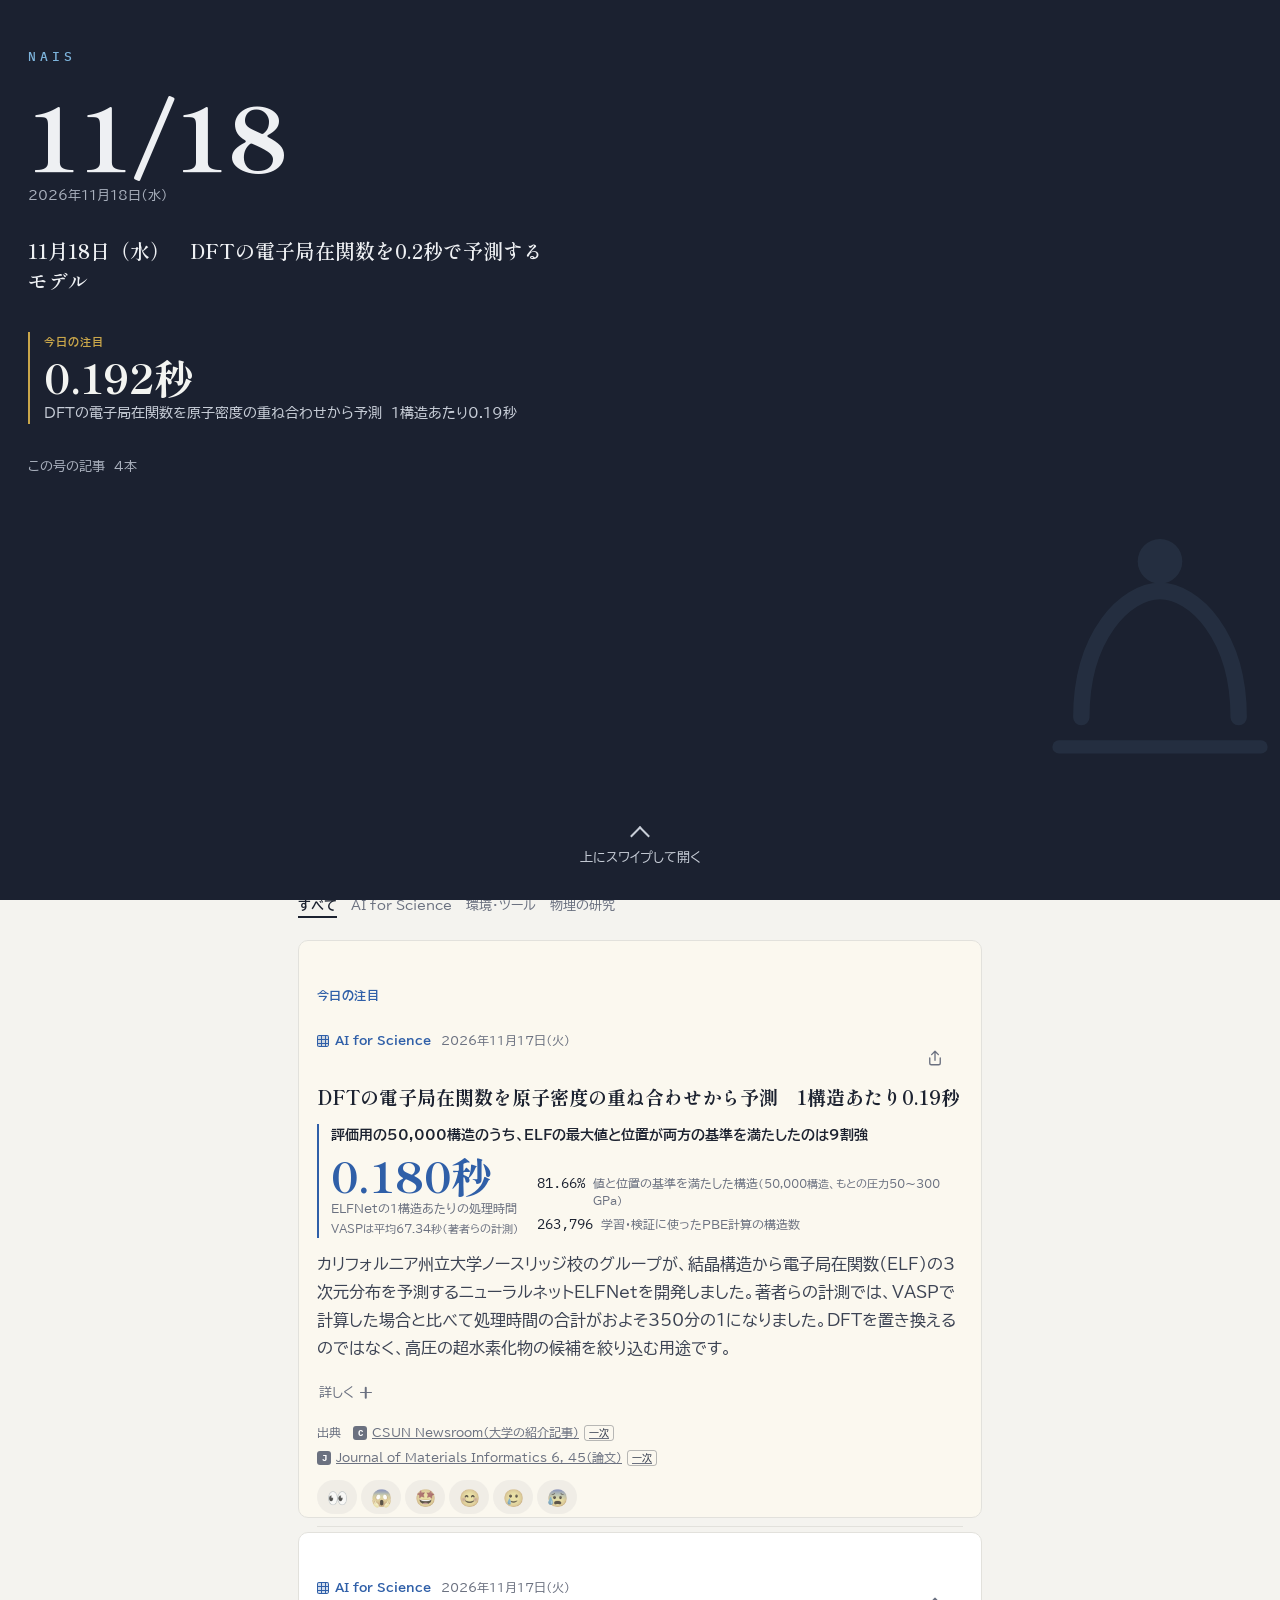
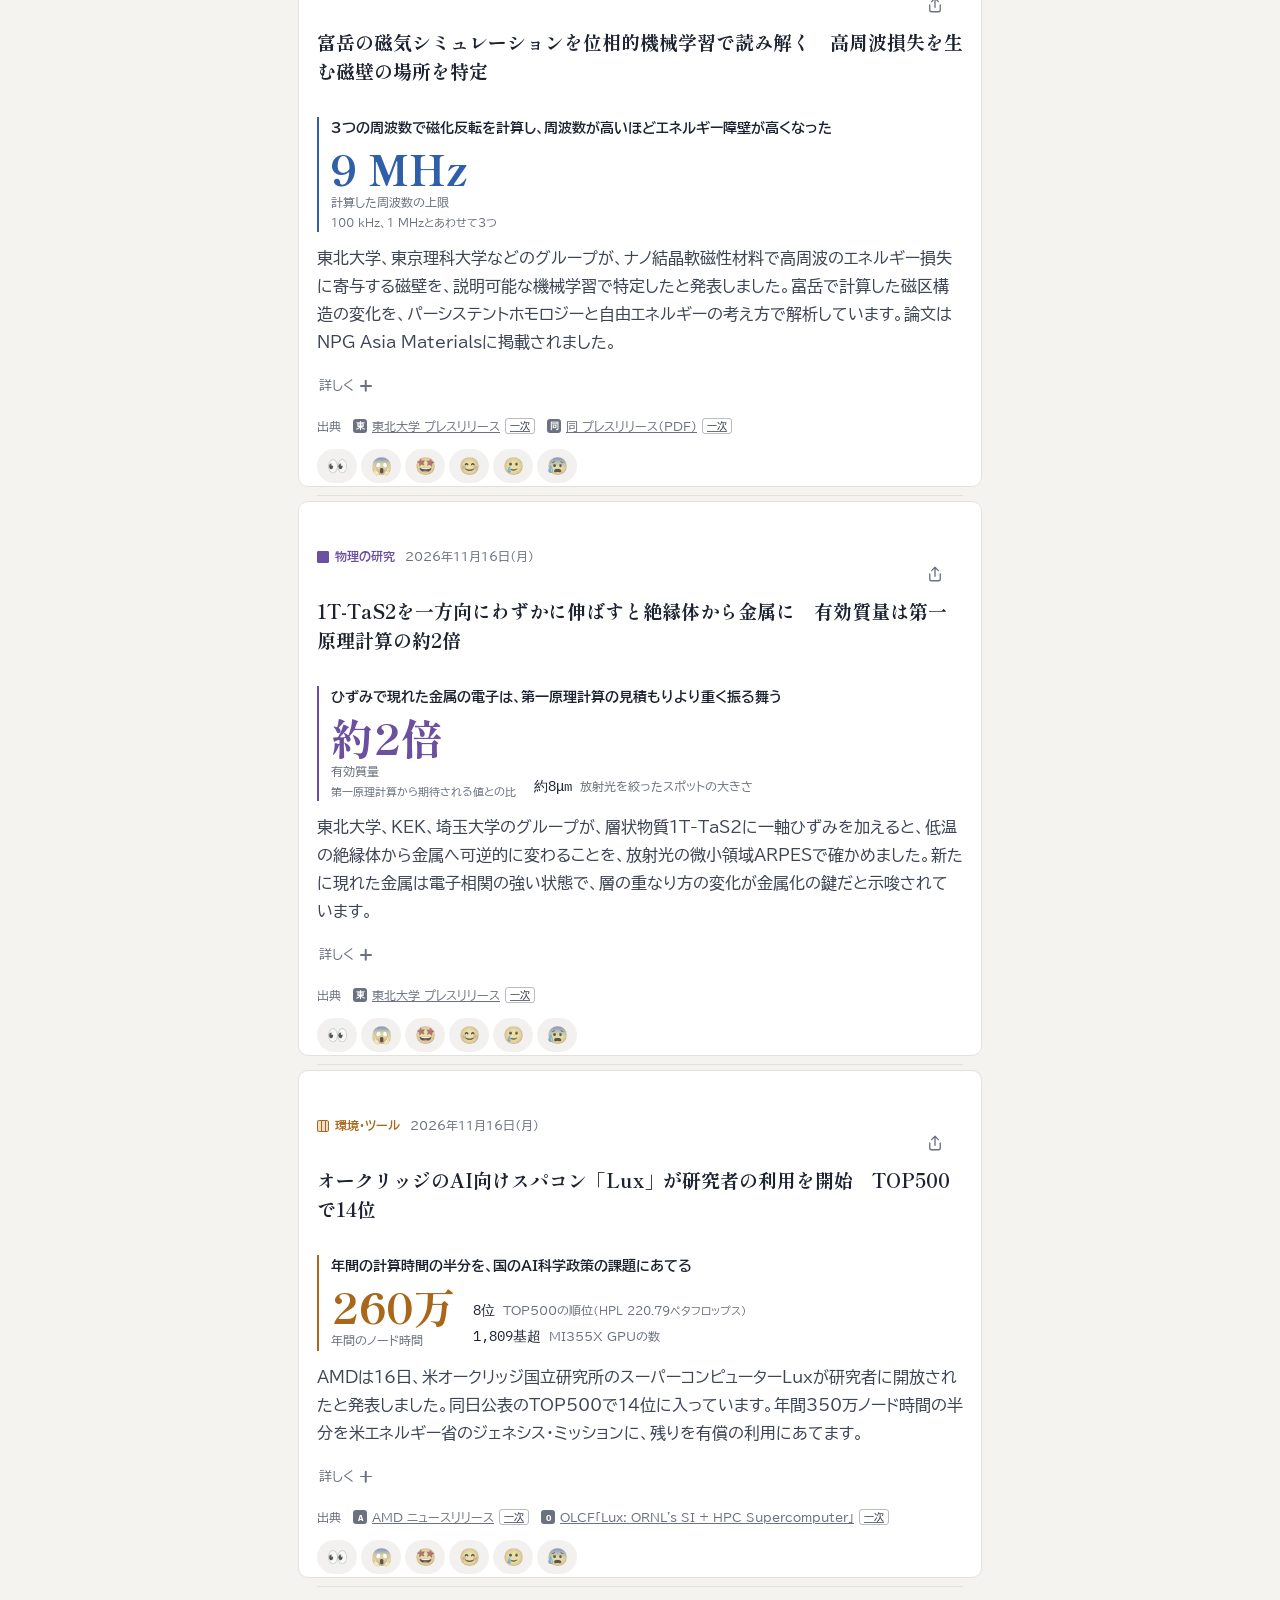
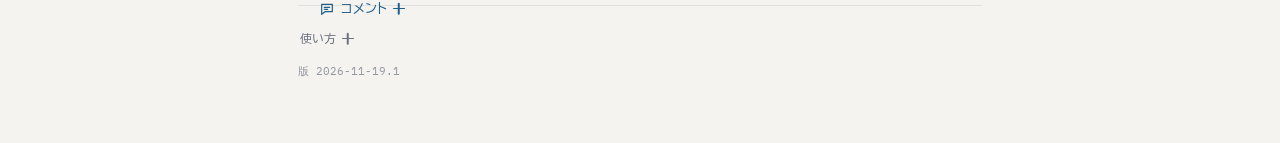
==== commit 5da40504: "アイコンの線を太く・図形を大きく（起動画面も合わせる）。起動画面のアーチが最後まで描かれない不具合を修正 Co-Authored-By: Claude Opus 5.5 <noreply@anthro" ====
--- a/daily/index.html
+++ b/daily/index.html
@@ -40,7 +40,7 @@
   try { if (sessionStorage.getItem("nais-opening") !== "1" && !matchMedia("(prefers-reduced-motion: reduce)").matches) document.documentElement.classList.add("show-opening"); } catch (e) {}
 </script>
 <style>.opening{display:none}html.show-opening .opening{display:flex;position:fixed;inset:0;z-index:60;background:#ffffff}</style>
-<link rel="stylesheet" href="../assets/style.css?v=20261118-3">
+<link rel="stylesheet" href="../assets/style.css?v=20261119-1">
 </head>
 <body>
 <div class="opening" id="opening" aria-hidden="true"><div class="o-mark"><svg viewBox="0 0 512 512"><path class="o-arc" d="M150 360 C150 250 210 190 256 190 C302 190 362 250 362 360" fill="none" stroke="#1a73e8" stroke-width="28" stroke-linecap="round"/><circle class="o-dot" cx="256" cy="150" r="34" fill="#f9ab00"/><path class="o-line" d="M120 400 H392" stroke="#202124" stroke-width="22" stroke-linecap="round"/></svg></div><div class="o-word"><span style="--i:0">N</span><span style="--i:1">A</span><span style="--i:2">I</span><span style="--i:3">S</span></div><div class="o-sub">News on AI for Science</div></div>
@@ -77,7 +77,7 @@
     <p class="app-version" id="appVersion"></p>
   </footer>
 </div>
-<script src="../assets/fx.js?v=20261118-3"></script>
-<script src="../assets/app.js?v=20261118-3"></script>
+<script src="../assets/fx.js?v=20261119-1"></script>
+<script src="../assets/app.js?v=20261119-1"></script>
 </body>
 </html>
--- a/assets/style.css
+++ b/assets/style.css
@@ -327,7 +327,7 @@
 .opening { position: fixed; inset: 0; z-index: 60; flex-direction: column; align-items: center; justify-content: center; gap: 14px; background: #ffffff; color: #202124; cursor: pointer; }
 .o-mark { width: 120px; height: 120px; }
 .o-mark svg { width: 100%; height: 100%; overflow: visible; }
-.o-arc { stroke-dasharray: 360; stroke-dashoffset: 360; animation: o-draw 620ms var(--ease-decel) 80ms forwards; }
+.o-arc { stroke-dasharray: 440; stroke-dashoffset: 440; animation: o-draw 620ms var(--ease-decel) 80ms forwards; }
 .o-line { stroke-dasharray: 280; stroke-dashoffset: 280; animation: o-draw 420ms var(--ease-decel) 480ms forwards; }
 .o-dot { transform-origin: 256px 150px; transform: translateY(-60px) scale(0); animation: o-drop 520ms var(--ease-spring) 420ms forwards; }
 @keyframes o-draw { to { stroke-dashoffset: 0; } }
